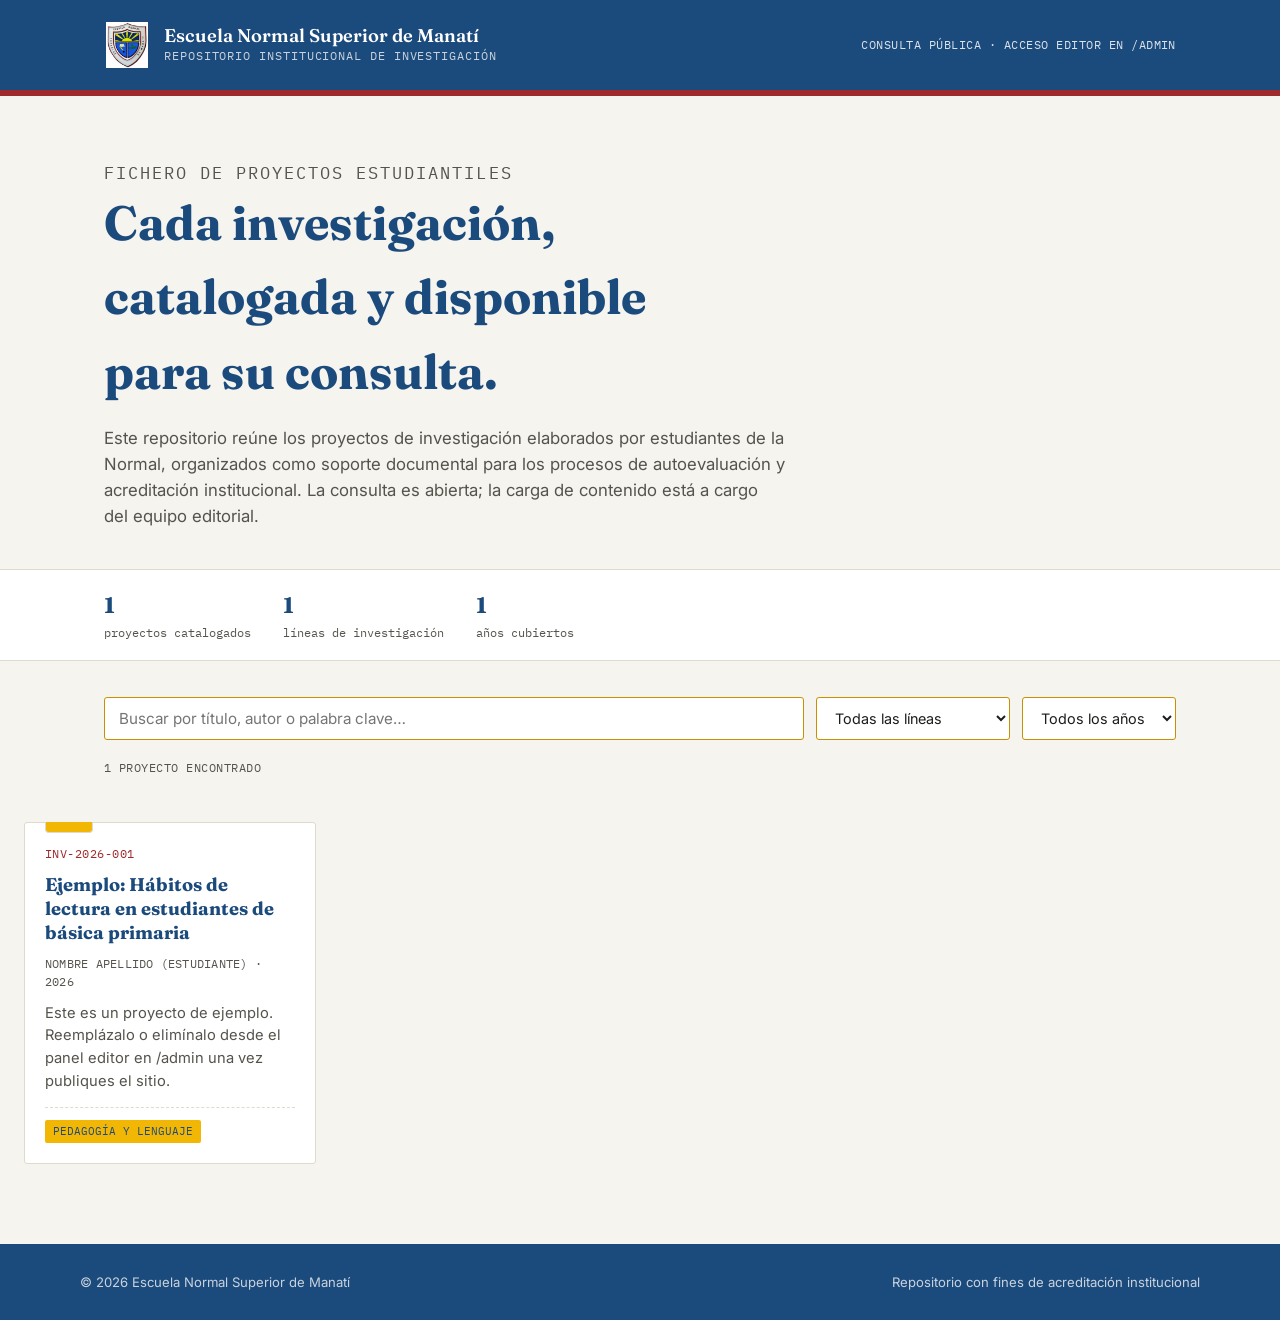
==== index.html @ 0f95181f "Add files via upload" ====
<!DOCTYPE html>
<html lang="es">
<head>
<meta charset="UTF-8">
<meta name="viewport" content="width=device-width, initial-scale=1.0">
<title>Repositorio de Investigación · Escuela Normal Superior de Manatí</title>
<meta name="description" content="Repositorio institucional de proyectos de investigación de estudiantes de la Escuela Normal Superior de Manatí.">
<link rel="icon" href="img/escudo.png">
<link rel="stylesheet" href="css/estilos.css">
</head>
<body>

<header class="masthead">
  <div class="masthead-inner">
    <div class="masthead-id">
      <img class="masthead-crest" src="img/escudo.png" alt="Escudo de la Escuela Normal Superior de Manatí">
      <div>
        <div class="masthead-name">Escuela Normal Superior de Manatí</div>
        <div class="masthead-tag">Repositorio institucional de investigación</div>
      </div>
    </div>
    <nav class="masthead-nav">Consulta pública · Acceso editor en /admin</nav>
  </div>
</header>

<section class="hero">
  <div class="container">
    <p class="hero-eyebrow">Fichero de proyectos estudiantiles</p>
    <h1>Cada investigación, catalogada y disponible para su consulta.</h1>
    <p>Este repositorio reúne los proyectos de investigación elaborados por estudiantes de la Normal, organizados como soporte documental para los procesos de autoevaluación y acreditación institucional. La consulta es abierta; la carga de contenido está a cargo del equipo editorial.</p>
  </div>
</section>

<section class="accred-strip">
  <div class="accred-inner">
    <div class="accred-item"><strong id="conteo-total">0</strong>proyectos catalogados</div>
    <div class="accred-item"><strong id="conteo-lineas">0</strong>líneas de investigación</div>
    <div class="accred-item"><strong id="conteo-anios">0</strong>años cubiertos</div>
  </div>
</section>

<section class="buscador container">
  <div class="buscador-row">
    <input type="search" id="buscar" placeholder="Buscar por título, autor o palabra clave…" aria-label="Buscar proyectos">
    <select id="filtro-linea" aria-label="Filtrar por línea de investigación">
      <option value="">Todas las líneas</option>
    </select>
    <select id="filtro-anio" aria-label="Filtrar por año">
      <option value="">Todos los años</option>
    </select>
  </div>
  <p class="resultado-conteo" id="resultado-conteo">Cargando fichero…</p>
</section>

<main class="fichero" id="fichero">
  <!-- las fichas se insertan aquí por JavaScript -->
</main>

<footer class="pie">
  <div class="pie-inner">
    <span>© <span id="anio-actual"></span> Escuela Normal Superior de Manatí</span>
    <span>Repositorio con fines de acreditación institucional</span>
  </div>
</footer>

<script>
document.getElementById('anio-actual').textContent = new Date().getFullYear();

const el = {
  fichero: document.getElementById('fichero'),
  buscar: document.getElementById('buscar'),
  linea: document.getElementById('filtro-linea'),
  anio: document.getElementById('filtro-anio'),
  conteo: document.getElementById('resultado-conteo'),
  total: document.getElementById('conteo-total'),
  totalLineas: document.getElementById('conteo-lineas'),
  totalAnios: document.getElementById('conteo-anios'),
};

let fichas = [];

function escapeHtml(str){
  return String(str || '').replace(/[&<>"']/g, s => ({'&':'&amp;','<':'&lt;','>':'&gt;','"':'&quot;',"'":'&#39;'}[s]));
}

function codigo(f, i){
  const anio = f.anio || '----';
  return 'INV-' + anio + '-' + String(i + 1).padStart(3, '0');
}

function render(){
  const q = el.buscar.value.trim().toLowerCase();
  const lineaSel = el.linea.value;
  const anioSel = el.anio.value;

  const filtradas = fichas.filter((f, i) => {
    const texto = (f.titulo + ' ' + f.autor + ' ' + (f.resumen||'')).toLowerCase();
    if (q && !texto.includes(q)) return false;
    if (lineaSel && f.linea !== lineaSel) return false;
    if (anioSel && String(f.anio) !== anioSel) return false;
    return true;
  });

  el.conteo.textContent = filtradas.length + (filtradas.length === 1 ? ' proyecto encontrado' : ' proyectos encontrados');

  if (filtradas.length === 0){
    el.fichero.innerHTML = '<div class="vacio">No se encontraron proyectos con esos criterios.</div>';
    return;
  }

  el.fichero.innerHTML = filtradas.map((f) => {
    const idxOriginal = fichas.indexOf(f);
    return `
      <article class="ficha">
        <div class="ficha-codigo">${codigo(f, idxOriginal)}</div>
        <h3>${escapeHtml(f.titulo)}</h3>
        <div class="ficha-meta">${escapeHtml(f.autor)} · ${escapeHtml(f.anio || 's.f.')}</div>
        <p class="ficha-resumen">${escapeHtml(f.resumen)}</p>
        <div class="ficha-footer">
          <span class="ficha-linea">${escapeHtml(f.linea || 'Sin línea')}</span>
          ${f.pdf ? `<a class="ficha-pdf" href="${escapeHtml(f.pdf)}" target="_blank" rel="noopener">Ver PDF ↗</a>` : ''}
        </div>
      </article>
    `;
  }).join('');
}

function poblarFiltros(){
  const lineas = [...new Set(fichas.map(f => f.linea).filter(Boolean))].sort();
  const anios = [...new Set(fichas.map(f => f.anio).filter(Boolean))].sort().reverse();

  el.linea.innerHTML = '<option value="">Todas las líneas</option>' +
    lineas.map(l => `<option value="${escapeHtml(l)}">${escapeHtml(l)}</option>`).join('');
  el.anio.innerHTML = '<option value="">Todos los años</option>' +
    anios.map(a => `<option value="${escapeHtml(a)}">${escapeHtml(a)}</option>`).join('');

  el.total.textContent = fichas.length;
  el.totalLineas.textContent = lineas.length;
  el.totalAnios.textContent = anios.length;
}

fetch('content/fichas.json')
  .then(r => r.json())
  .then(data => {
    fichas = (data.fichas || []).slice().reverse(); // más recientes primero
    poblarFiltros();
    render();
  })
  .catch(() => {
    el.conteo.textContent = 'No fue posible cargar el fichero.';
    el.fichero.innerHTML = '<div class="vacio">Aún no hay proyectos publicados.</div>';
  });

el.buscar.addEventListener('input', render);
el.linea.addEventListener('change', render);
el.anio.addEventListener('change', render);
</script>

</body>
</html>
---- css/estilos.css ----
/* ============================================================
   Repositorio de Investigación — Escuela Normal Superior de Manatí
   Sistema visual: "fichero institucional"
   ============================================================ */

@import url('https://fonts.googleapis.com/css2?family=Fraunces:opsz,wght@9..144,400;9..144,600;9..144,700&family=Inter:wght@400;500;600&family=IBM+Plex+Mono:wght@500;600&display=swap');

:root{
  /* Paleta tomada del escudo: azul del blasón, sol dorado, borde rojo, hoja verde */
  --ink:        #1B4A7C;   /* azul del escudo */
  --ink-soft:   #2C6094;
  --kraft:      #F2B705;   /* dorado del sol */
  --kraft-dark: #C98F02;
  --brass:      #9E2A2B;   /* rojo del borde/sello */
  --paper:      #F5F4EF;   /* blanco plateado, como el filo del escudo */
  --card:       #FFFFFF;
  --text:       #1D1D1B;
  --text-soft:  #55534C;
  --line:       #DEDACC;
  --ok:         #2E7D46;   /* verde de la hoja */

  --serif: 'Fraunces', Georgia, serif;
  --sans:  'Inter', -apple-system, sans-serif;
  --mono:  'IBM Plex Mono', 'Courier New', monospace;

  --radius: 3px;
}

*{ box-sizing: border-box; }
html{ scroll-behavior: smooth; }
body{
  margin:0;
  background: var(--paper);
  color: var(--text);
  font-family: var(--sans);
  line-height: 1.55;
}
img{ max-width:100%; display:block; }
a{ color: inherit; }

.container{
  max-width: 1120px;
  margin: 0 auto;
  padding: 0 24px;
}

/* ---------- Header institucional ---------- */
.masthead{
  background: var(--ink);
  color: #fff;
  border-bottom: 6px solid var(--brass);
}
.masthead-inner{
  display:flex;
  align-items:center;
  justify-content:space-between;
  gap:20px;
  padding: 22px 24px;
  max-width: 1120px;
  margin: 0 auto;
  flex-wrap: wrap;
}
.masthead-id{
  display:flex;
  align-items:center;
  gap:14px;
}
.masthead-crest{
  width: 46px; height: 46px;
  object-fit: contain;
  flex-shrink:0;
}
.masthead-name{
  font-family: var(--serif);
  font-size: 1.15rem;
  font-weight:600;
  line-height:1.2;
}
.masthead-tag{
  font-family: var(--mono);
  font-size: 0.72rem;
  letter-spacing: .08em;
  text-transform: uppercase;
  color: #C9D3DE;
}
.masthead-nav{
  font-family: var(--mono);
  font-size: 0.78rem;
  letter-spacing:.04em;
  text-transform: uppercase;
  color: #DCE3EA;
}

/* ---------- Hero ---------- */
.hero{
  padding: 64px 24px 40px;
  border-bottom: 1px solid var(--line);
}
.hero-eyebrow{
  font-family: var(--mono);
  font-size: 0.75rem;
  letter-spacing: .12em;
  text-transform: uppercase;
  color: var(--brass);
  margin: 0 0 14px;
}
.hero h1{
  font-family: var(--serif);
  font-size: clamp(2rem, 4vw, 3rem);
  font-weight: 700;
  margin: 0 0 16px;
  max-width: 18ch;
  color: var(--ink);
}
.hero p{
  max-width: 62ch;
  color: var(--text-soft);
  font-size: 1.05rem;
  margin: 0;
}

/* ---------- Barra de acreditación ---------- */
.accred-strip{
  background: var(--card);
  border-bottom: 1px solid var(--line);
}
.accred-inner{
  display:flex;
  gap: 32px;
  flex-wrap: wrap;
  padding: 18px 24px;
  max-width: 1120px;
  margin: 0 auto;
}
.accred-item{
  font-family: var(--mono);
  font-size: 0.78rem;
  color: var(--text-soft);
}
.accred-item strong{
  display:block;
  font-family: var(--serif);
  font-size: 1.4rem;
  color: var(--ink);
  font-weight:700;
}

/* ---------- Buscador / filtros ---------- */
.buscador{
  padding: 36px 24px 8px;
}
.buscador-row{
  display:flex;
  gap:12px;
  flex-wrap:wrap;
  margin-bottom: 18px;
}
.buscador input[type="search"]{
  flex: 1 1 260px;
  padding: 11px 14px;
  border: 1px solid var(--kraft-dark);
  border-radius: var(--radius);
  font-family: var(--sans);
  font-size: 0.95rem;
  background: var(--card);
  color: var(--text);
}
.buscador select{
  padding: 11px 14px;
  border: 1px solid var(--kraft-dark);
  border-radius: var(--radius);
  font-family: var(--sans);
  font-size: 0.9rem;
  background: var(--card);
  color: var(--text);
}
.buscador input:focus, .buscador select:focus{
  outline: 2px solid var(--ink);
  outline-offset: 1px;
}
.resultado-conteo{
  font-family: var(--mono);
  font-size: 0.78rem;
  color: var(--text-soft);
  text-transform: uppercase;
  letter-spacing:.04em;
}

/* ---------- Grilla de fichas (elemento firma) ---------- */
.fichero{
  padding: 24px 24px 80px;
  display:grid;
  grid-template-columns: repeat(auto-fill, minmax(280px, 1fr));
  gap: 22px;
}

.ficha{
  position: relative;
  background: var(--card);
  border: 1px solid var(--line);
  border-radius: var(--radius);
  padding: 22px 20px 20px;
  display:flex;
  flex-direction:column;
  gap: 10px;
  transition: transform .15s ease, box-shadow .15s ease;
}
.ficha:hover{
  transform: translateY(-2px);
  box-shadow: 0 8px 18px rgba(22,40,63,0.12);
}
/* muesca superior tipo carpeta de archivo */
.ficha::before{
  content:"";
  position:absolute;
  top:-1px; left: 20px;
  width: 46px; height: 10px;
  background: var(--kraft);
  border: 1px solid var(--line);
  border-top: none;
  border-radius: 0 0 4px 4px;
}
.ficha-codigo{
  font-family: var(--mono);
  font-size: 0.72rem;
  color: var(--brass);
  letter-spacing: .04em;
}
.ficha h3{
  font-family: var(--serif);
  font-size: 1.15rem;
  line-height: 1.3;
  margin: 0;
  color: var(--ink);
}
.ficha-meta{
  font-family: var(--mono);
  font-size: 0.74rem;
  color: var(--text-soft);
  text-transform: uppercase;
  letter-spacing: .02em;
}
.ficha-resumen{
  font-size: 0.92rem;
  color: var(--text-soft);
  margin: 0;
  flex:1;
}
.ficha-footer{
  display:flex;
  align-items:center;
  justify-content:space-between;
  border-top: 1px dashed var(--line);
  padding-top: 12px;
  margin-top: 4px;
}
.ficha-linea{
  font-family: var(--mono);
  font-size: 0.68rem;
  background: var(--kraft);
  color: var(--ink);
  padding: 3px 8px;
  border-radius: 2px;
  text-transform: uppercase;
}
.ficha-pdf{
  font-family: var(--sans);
  font-size: 0.85rem;
  font-weight: 600;
  color: var(--ink);
  text-decoration: none;
  border-bottom: 1px solid var(--ok);
}
.ficha-pdf:hover{ color: var(--ok); }

.vacio{
  grid-column: 1/-1;
  text-align:center;
  padding: 60px 20px;
  color: var(--text-soft);
  font-family: var(--mono);
  font-size: 0.85rem;
}

/* ---------- Footer ---------- */
.pie{
  background: var(--ink);
  color: #C9D3DE;
  padding: 28px 24px;
  font-size: 0.82rem;
}
.pie-inner{
  max-width: 1120px;
  margin: 0 auto;
  display:flex;
  justify-content:space-between;
  flex-wrap:wrap;
  gap:10px;
}

@media (max-width: 560px){
  .hero{ padding: 44px 20px 30px; }
  .fichero{ padding: 20px 16px 60px; }
}
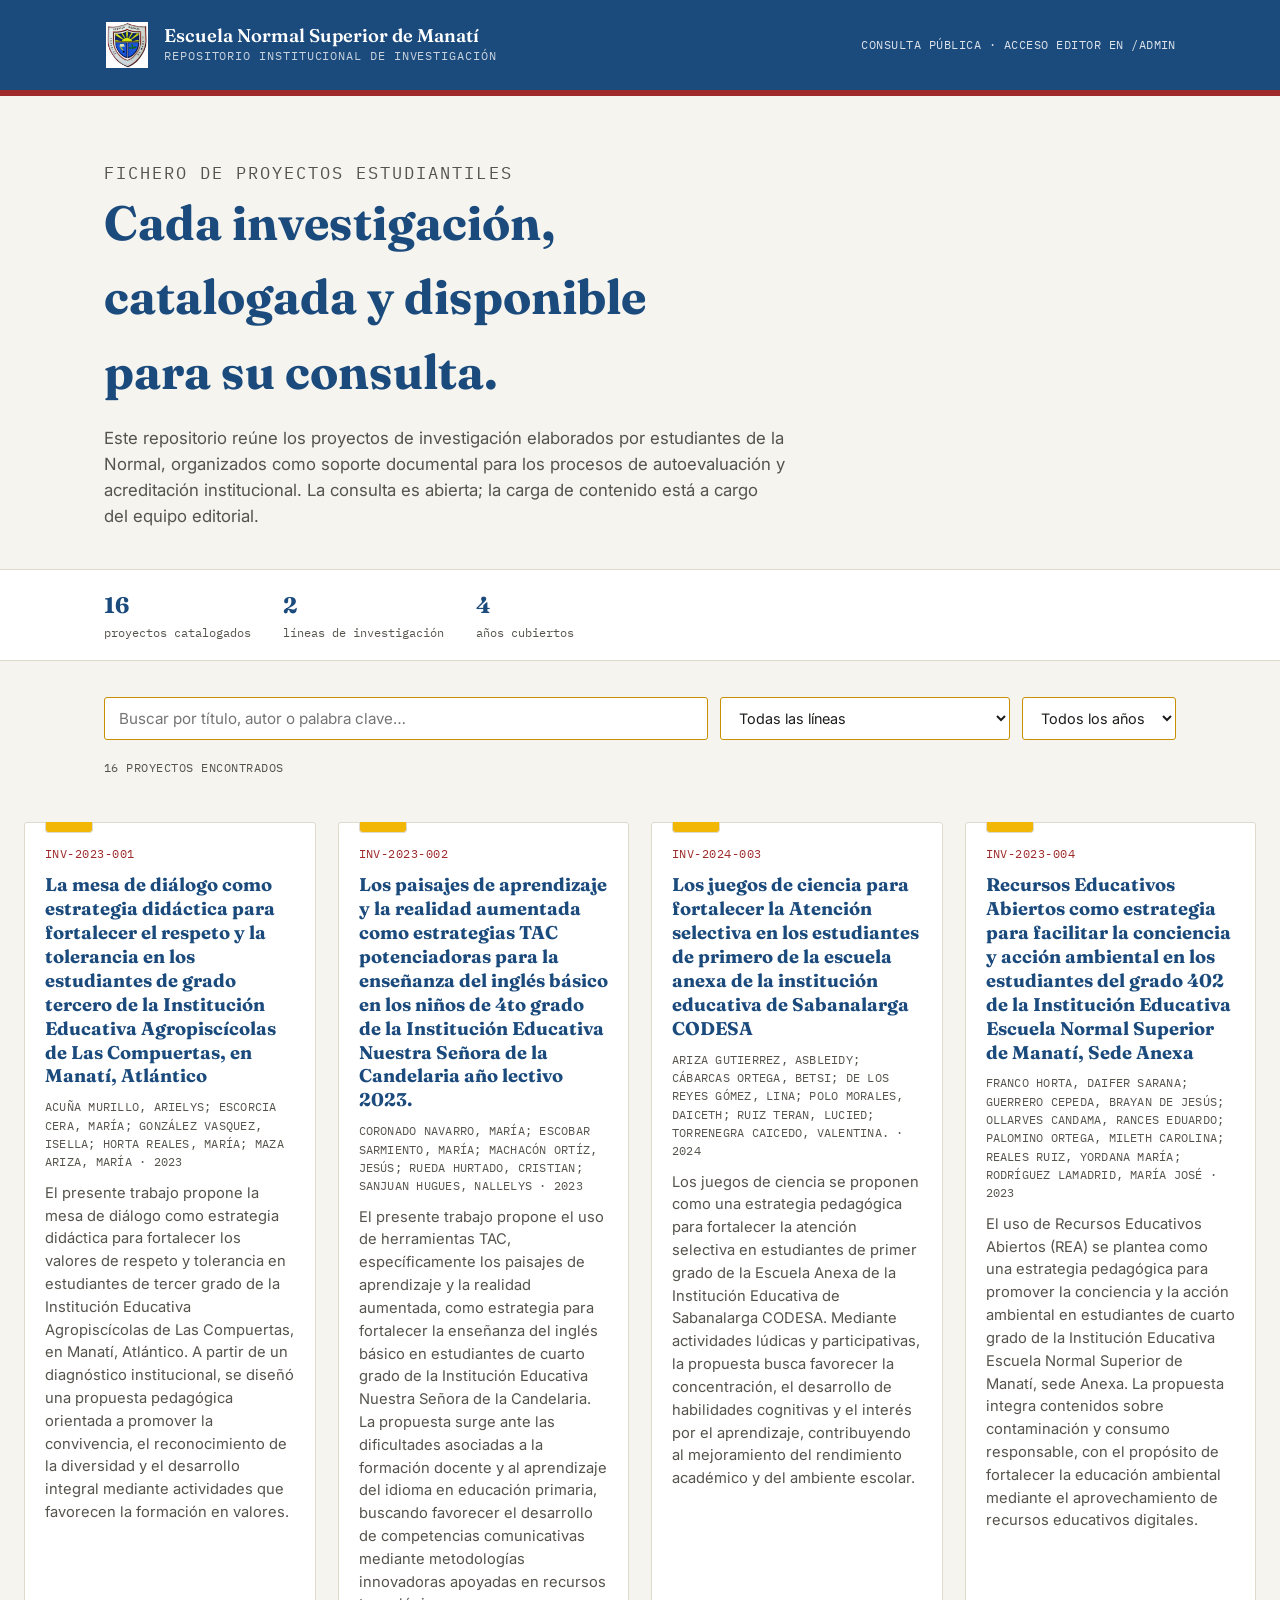
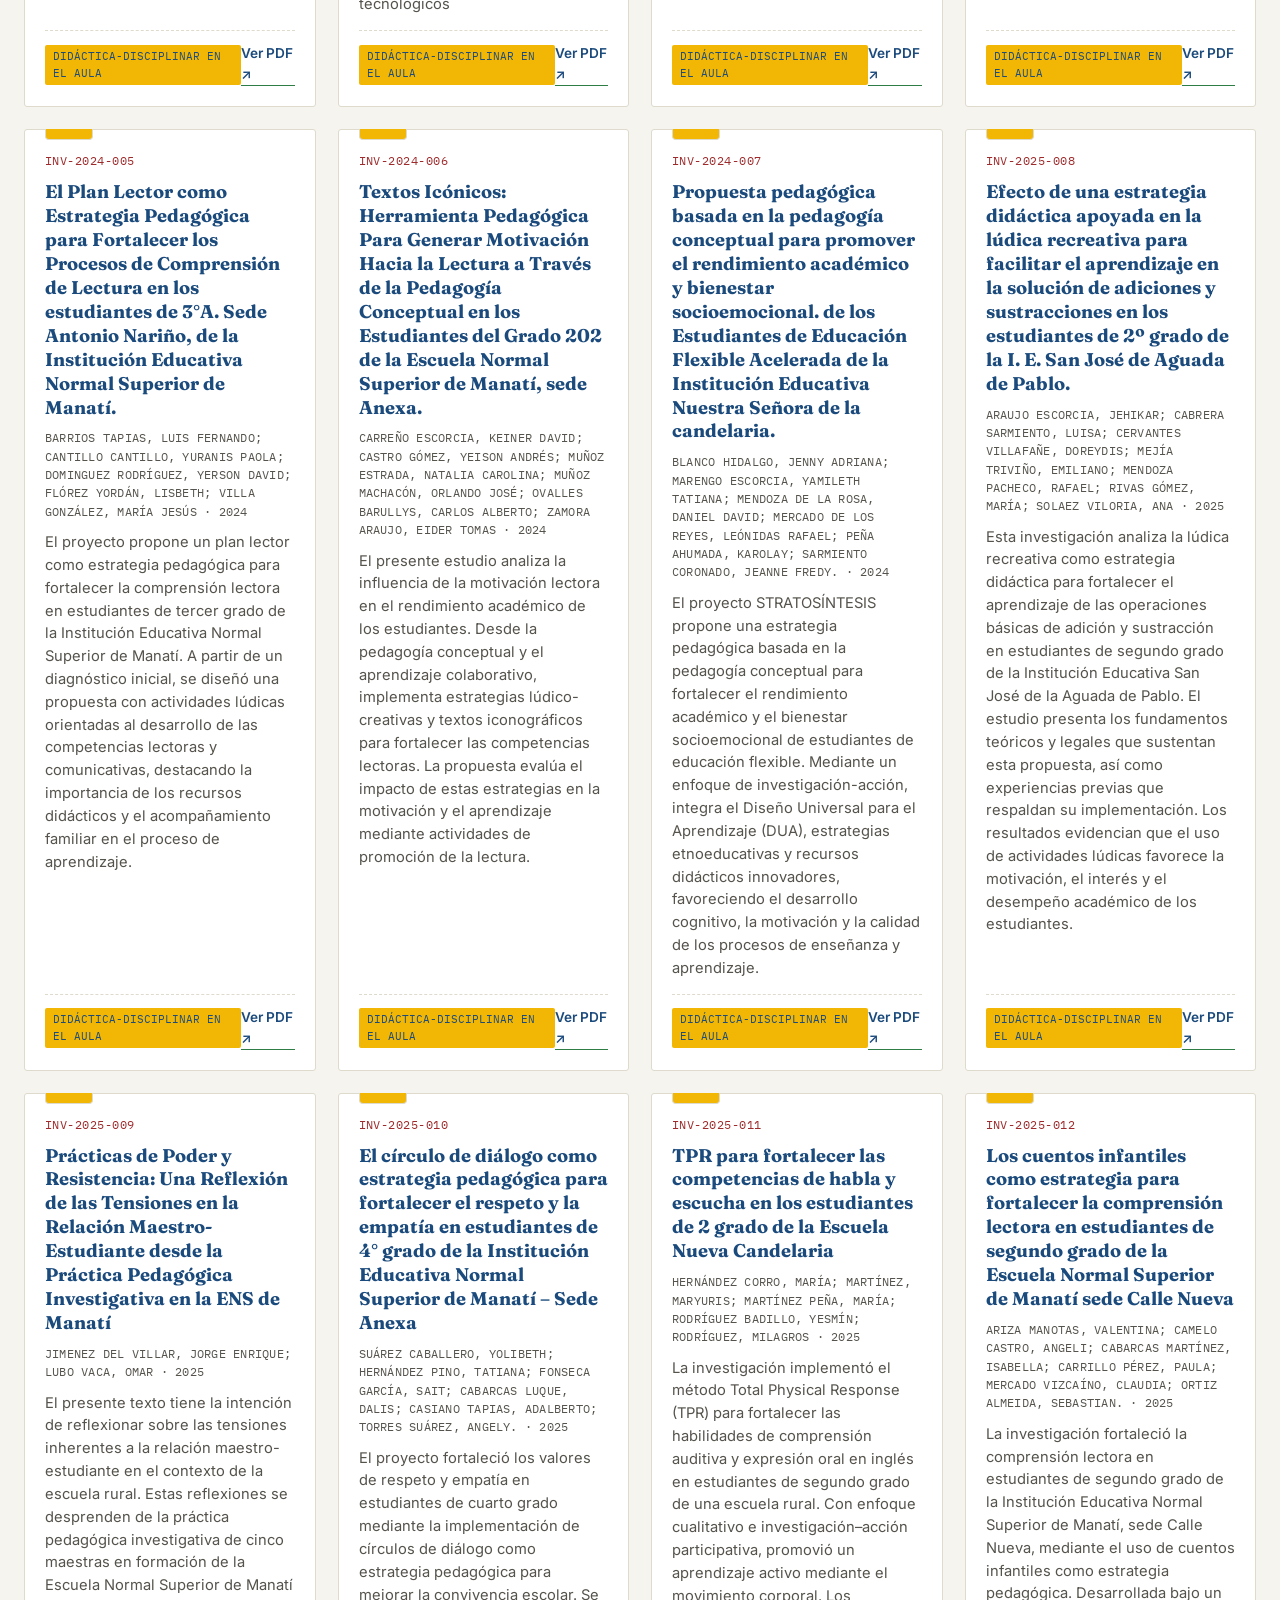
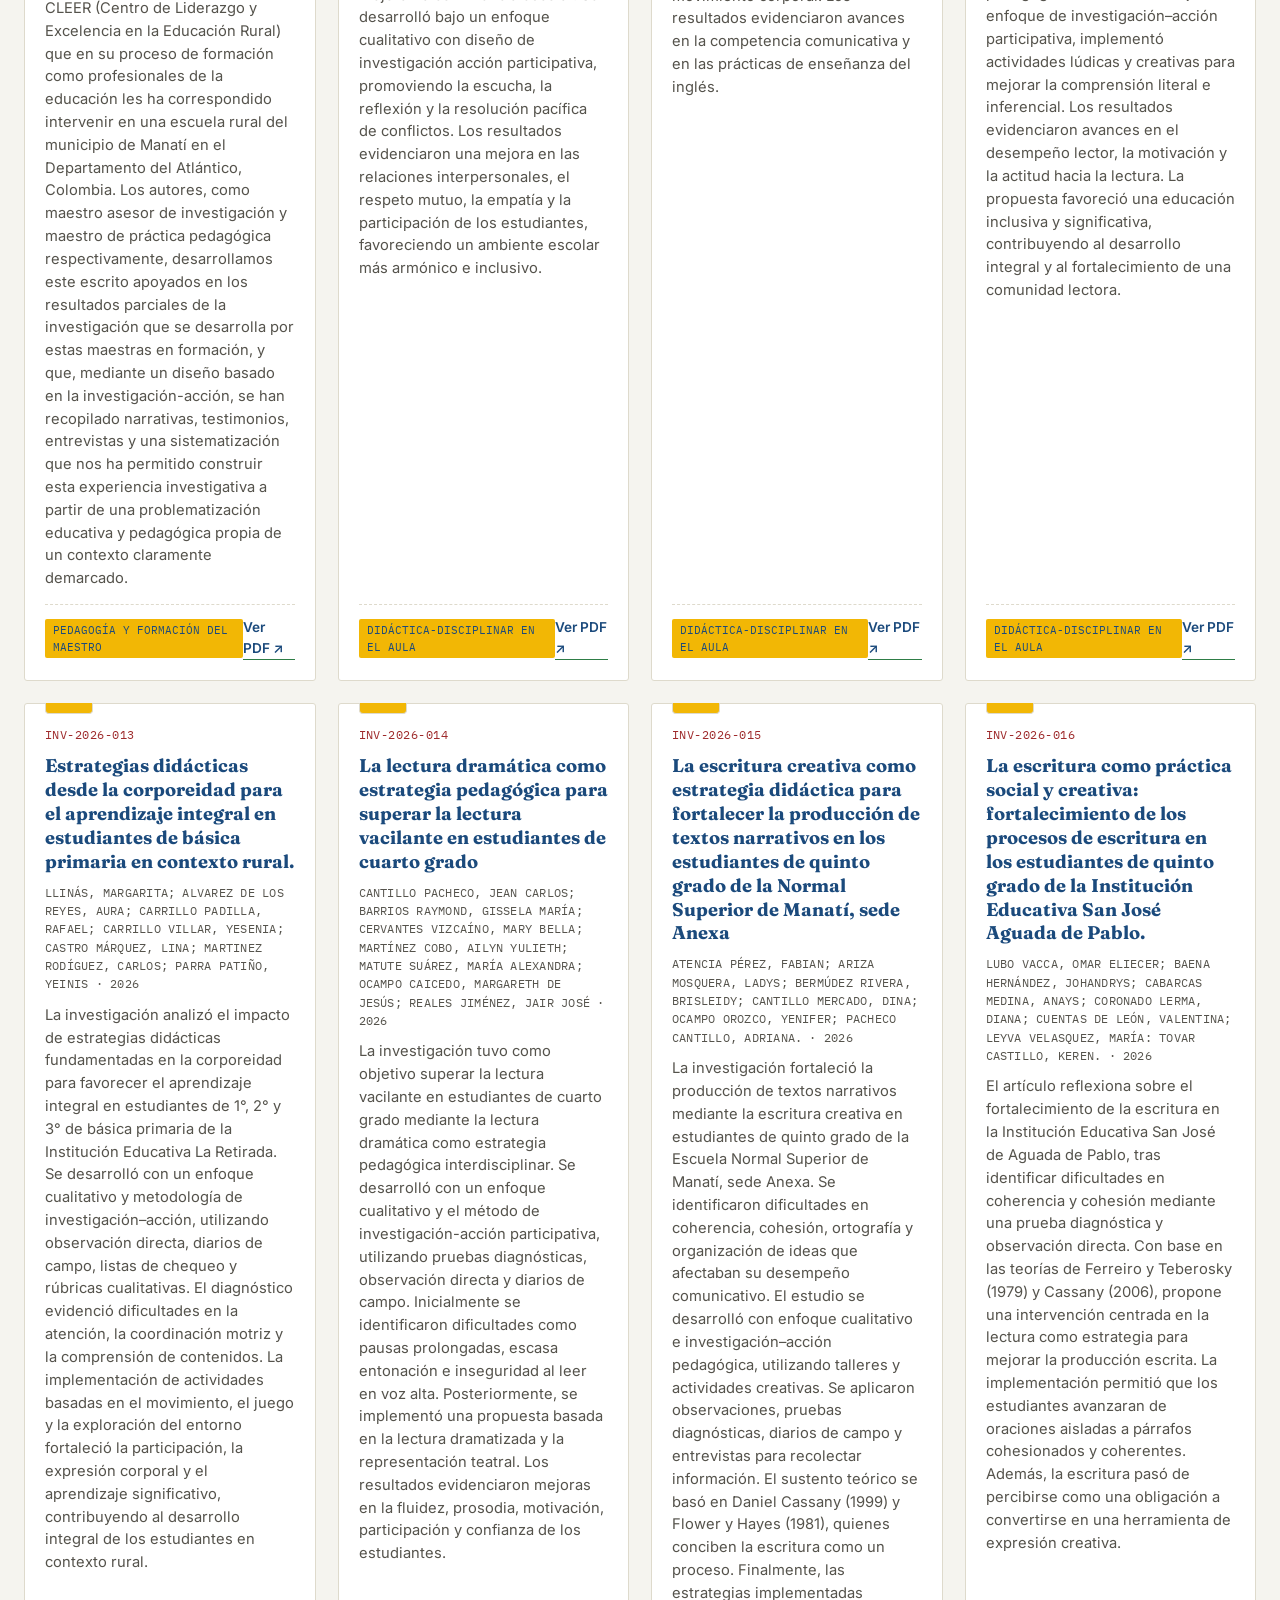
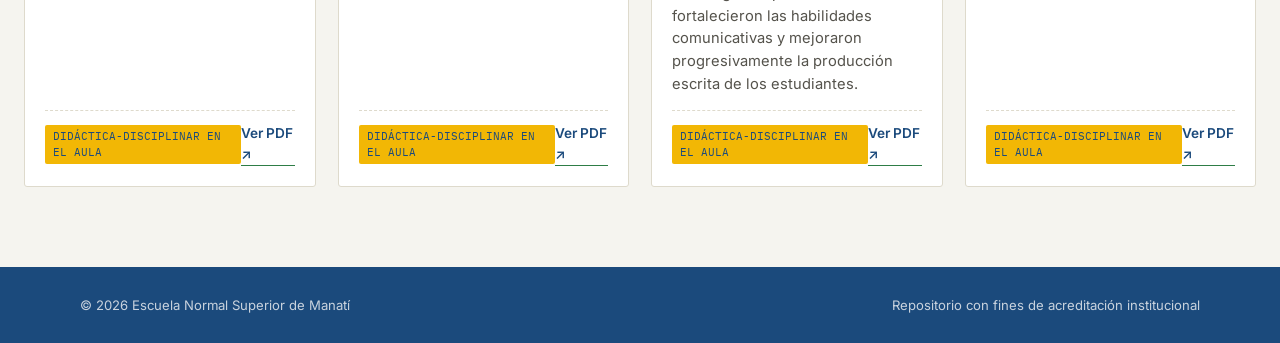
==== commit e804e001: "Add files via upload" ====
--- a/index.html
+++ b/index.html
@@ -139,7 +139,7 @@
   el.totalAnios.textContent = anios.length;
 }
 
-fetch('content/fichas.json')
+fetch('content/fichas.json?v=' + Date.now(), { cache: 'no-store' })
   .then(r => r.json())
   .then(data => {
     fichas = (data.fichas || []).slice().reverse(); // más recientes primero
